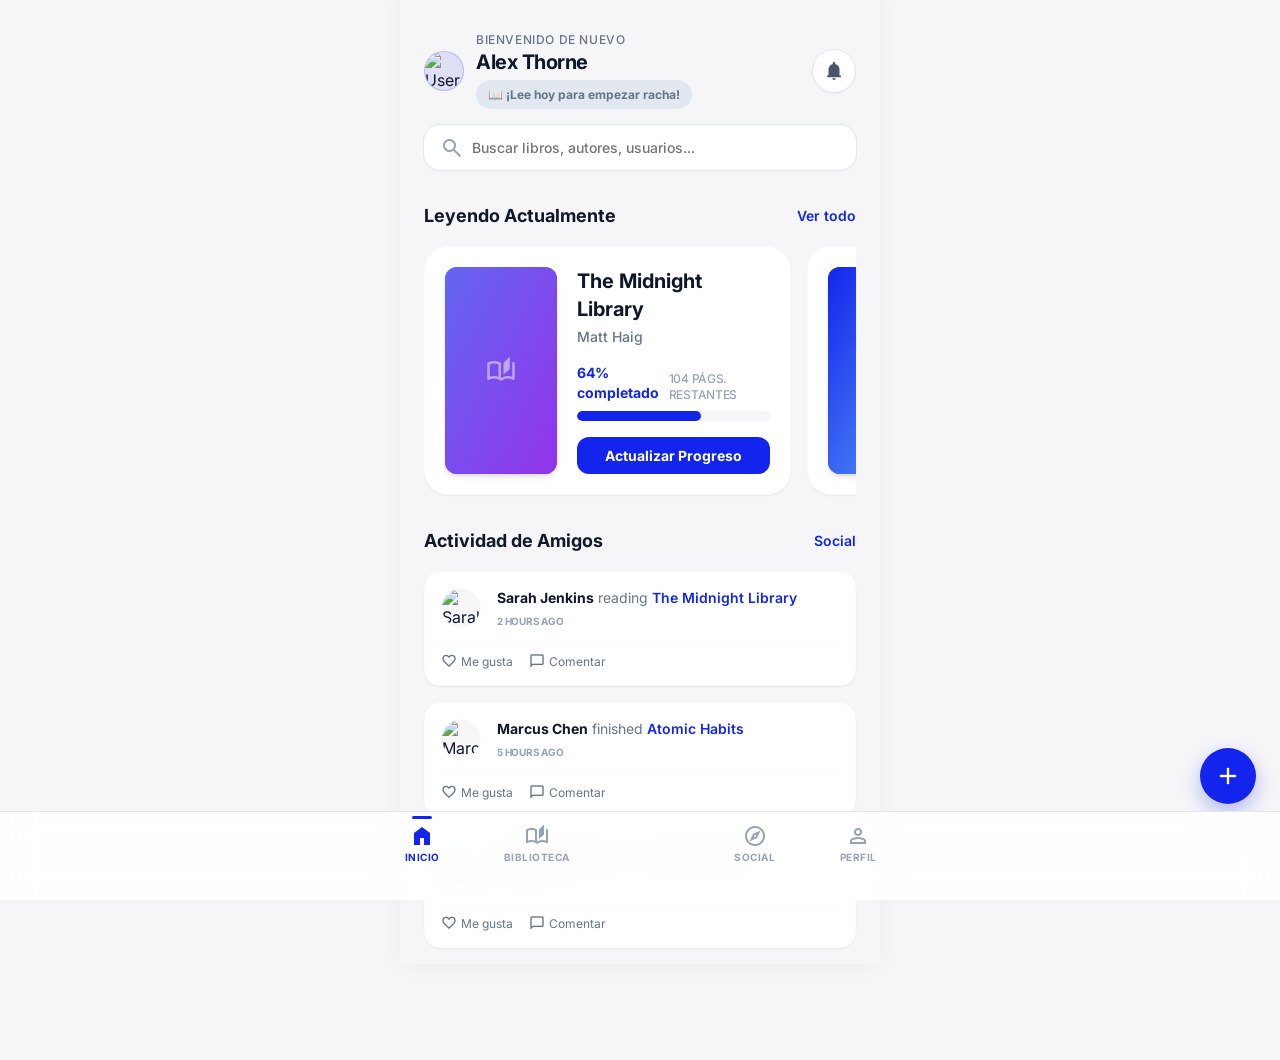
==== detail.html @ 6f88e170 "BookVibe v1.0 — PWA mobile reading tracker Features: - Google Books API integration - Reading progre" ====
<!DOCTYPE html>
<html lang="en">
<head>
    <meta charset="utf-8"/>
    <meta content="width=device-width, initial-scale=1.0" name="viewport"/>
    <meta name="theme-color" content="#1325ec">
    <meta name="apple-mobile-web-app-capable" content="yes">
    <meta name="apple-mobile-web-app-status-bar-style" content="black-translucent">
    <link rel="manifest" href="manifest.json">
    <link rel="apple-touch-icon" href="icons/icon-192.png">
    <title>BookVibe - Detalles del Libro</title>
    <!-- CSS Dependencies -->
    <link href="https://fonts.googleapis.com/css2?family=Inter:wght@400;500;600;700&display=swap" rel="stylesheet"/>
    <link href="https://fonts.googleapis.com/css2?family=Material+Symbols+Outlined:wght,FILL@100..700,0..1&display=swap" rel="stylesheet"/>
    <link href="styles.css" rel="stylesheet"/>
    <style>
        .header-detail {
            position: sticky;
            top: 0;
            z-index: 50;
            background-color: rgba(246, 246, 248, 0.8);
            backdrop-filter: blur(12px);
            -webkit-backdrop-filter: blur(12px);
            padding: var(--spacing-4);
            display: flex;
            align-items: center;
            justify-content: space-between;
        }

        .cover-glow-wrapper {
            position: relative;
            padding-top: var(--spacing-6);
            padding-bottom: var(--spacing-8);
            display: flex;
            flex-direction: column;
            align-items: center;
        }

        .cover-glow-bg {
            position: absolute;
            inset: -4px;
            background: linear-gradient(to bottom, rgba(19, 37, 236, 0.2), transparent);
            filter: blur(24px);
            border-radius: var(--rounded-xl);
            opacity: 0.5;
            z-index: 0;
        }

        .cover-hero {
            position: relative;
            width: 12rem;
            height: 18rem;
            background-color: var(--border-slate-200);
            border-radius: var(--rounded-xl);
            box-shadow: var(--shadow-2xl);
            overflow: hidden;
            border: 1px solid var(--border-slate-200);
            z-index: 1;
        }

        .stats-grid {
            display: grid;
            grid-template-columns: repeat(3, minmax(0, 1fr));
            gap: var(--spacing-3);
            margin-bottom: var(--spacing-8);
            padding: 0 var(--spacing-4);
        }

        .stat-box {
            background-color: var(--bg-white);
            padding: var(--spacing-4);
            border-radius: var(--rounded-xl);
            border: 1px solid var(--border-slate-100);
            box-shadow: var(--shadow-sm);
            display: flex;
            flex-direction: column;
            align-items: center;
        }

        .review-card {
            background-color: var(--bg-white);
            padding: var(--spacing-4);
            border-radius: var(--rounded-xl);
            border: 1px solid var(--border-slate-100);
            box-shadow: var(--shadow-sm);
        }

        .friend-review-item {
            display: flex;
            align-items: flex-start;
            gap: var(--spacing-4);
        }

        .friend-review-avatar {
            width: 3rem;
            height: 3rem;
            flex-shrink: 0;
            border-radius: var(--rounded-full);
            background-color: var(--border-slate-200);
            overflow: hidden;
        }

        .friend-review-content {
            flex: 1;
            padding-bottom: var(--spacing-4);
            border-bottom: 1px solid var(--border-slate-100);
        }
    </style>
</head>
<body>
<div class="app-container pb-24">
    <!-- Header -->
    <header class="flex items-center justify-between px-6 py-4 bg-white/80 backdrop-blur-md sticky top-0 z-50">
        <a href="library.html" class="icon-btn" style="background-color: rgba(226,232,240,0.5); border: none;">
            <span class="material-symbols-outlined text-slate-900">arrow_back</span>
        </a>
        <h2 class="text-base font-semibold leading-tight text-slate-900 flex-1 text-center">Detalles del Libro</h2>
        <button class="icon-btn" style="background-color: rgba(226,232,240,0.5); border: none;" onclick="if(navigator.share){ navigator.share({title: 'Book Details', url: window.location.href}); } else { alert('Tu navegador no soporta esta función'); }">
            <span class="material-symbols-outlined text-slate-900">share</span>
        </button>
    </header>

    <!-- Book Cover Hero -->
    <section class="cover-glow-wrapper">
        <div style="position: relative;">
            <div id="detail-cover-bg" class="cover-glow-bg"></div>
            <div id="detail-cover-container" class="cover-hero">
                <!-- Rendered by JS -->
            </div>
        </div>
        <div class="mt-8 text-center px-4">
            <h1 id="detail-title" class="text-2xl font-bold tracking-tight text-slate-900">Loading...</h1>
            <p id="detail-author" class="text-base font-medium text-slate-500 mt-1">...</p>
        </div>
    </section>

    <!-- Action Button -->
    <div class="px-4 mb-8">
        <button id="update-progress-btn" class="btn-primary" style="padding: 1rem; font-size: 1rem; box-shadow: 0 10px 15px -3px rgba(19,37,236,0.25);">
            <span class="material-symbols-outlined text-xl">edit_note</span>
            Actualizar Progreso
        </button>
    </div>

    <!-- Shelf Selector -->
    <div class="px-4 mb-6">
        <p class="text-10px font-bold text-slate-400 uppercase tracking-wider mb-2">Estantería</p>
        <div id="shelf-selector" style="display: flex; gap: 0.5rem; flex-wrap: wrap;">
            <!-- Rendered by JS -->
        </div>
        <button id="delete-book-btn" style="margin-top:0.75rem; display:flex; align-items:center; gap:0.35rem; font-size:0.75rem; color:var(--text-slate-400); background:none; border:none; cursor:pointer; padding:0.25rem 0;">
            <span class="material-symbols-outlined" style="font-size:16px;">delete_outline</span>
            Eliminar de mi biblioteca
        </button>
    </div>

    <!-- Key Stats Grid -->
    <div class="stats-grid">
        <div class="stat-box">
            <span class="material-symbols-outlined text-primary mb-2">star</span>
            <span class="text-10px uppercase font-bold text-slate-400 tracking-wider">Valoración</span>
            <span id="detail-rating" class="text-base font-bold text-slate-900">-</span>
        </div>
        <div class="stat-box">
            <span class="material-symbols-outlined text-primary mb-2">auto_stories</span>
            <span class="text-10px uppercase font-bold text-slate-400 tracking-wider">Páginas</span>
            <span id="detail-pages" class="text-base font-bold text-slate-900">-</span>
        </div>
        <div class="stat-box">
            <span class="material-symbols-outlined text-primary mb-2">schedule</span>
            <span class="text-10px uppercase font-bold text-slate-400 tracking-wider">Tiempo</span>
            <span id="detail-time" class="text-base font-bold text-slate-900">-</span>
        </div>
    </div>

    <!-- Progress Section -->
    <section class="px-4 mb-10">
        <div class="flex items-center justify-between mb-2">
            <h3 class="text-sm font-bold uppercase tracking-wider text-slate-900">Tu Progreso</h3>
            <span id="detail-progress" class="text-sm font-bold text-primary">0%</span>
        </div>
        <div style="width: 100%; height: 8px; background-color: var(--border-slate-200); border-radius: var(--rounded-full); overflow: hidden;">
            <div id="detail-progress-fill" style="height: 100%; width: 0%; background-color: var(--primary); border-radius: var(--rounded-full); transition: width 0.5s ease;"></div>
        </div>
        <p id="detail-progress-summary" class="text-xs text-slate-500 mt-3"></p>
    </section>

    <!-- Reviews Section -->
    <section class="px-4 mb-10" id="reviews-section">
        <!-- Rendered by JS per book -->
    </section>

    <!-- What Friends Think -->
    <section class="px-4 mb-8" id="friends-opinions-section">
        <!-- Rendered by JS per book -->
    </section>

    <!-- Bottom Navigation Bar -->
    <nav class="bottom-nav">
        <div class="bottom-nav-inner flex justify-between items-center w-full">
            <a class="nav-item" href="index.html">
                <span class="material-symbols-outlined transition-colors">home</span>
                <span class="text-10px font-medium">Inicio</span>
            </a>
            <a class="nav-item active" href="library.html">
                <span class="material-symbols-outlined transition-colors filled-icon">auto_stories</span>
                <span class="text-10px font-bold">Biblioteca</span>
            </a>
            <a class="nav-item" href="javascript:void(0)" style="opacity: 0; pointer-events: none;">
                <span class="material-symbols-outlined">add</span>
                <span class="text-10px font-bold">Añadir</span>
            </a>
            <a class="nav-item" href="index.html#activity-feed">
                <span class="material-symbols-outlined transition-colors">explore</span>
                <span class="text-10px font-medium">Social</span>
            </a>
            <a class="nav-item" href="profile.html">
                <span class="material-symbols-outlined transition-colors">person</span>
                <span class="text-10px font-medium">Perfil</span>
            </a>
        </div>
    </nav>
    
    <!-- Write Review Modal -->
    <div id="review-modal" style="display: none; position: fixed; inset: 0; background-color: rgba(0,0,0,0.5); z-index: 100; align-items: center; justify-content: center; padding: 1rem;">
        <div style="background-color: var(--bg-white); border-radius: var(--rounded-2xl); width: 100%; max-width: 400px; padding: 1.5rem; box-shadow: var(--shadow-2xl);">
            <div style="display: flex; justify-content: space-between; align-items: center; margin-bottom: 1.5rem;">
                <h3 class="text-xl font-bold text-slate-900">Escribe una Reseña</h3>
                <button onclick="document.getElementById('review-modal').style.display='none'" class="icon-btn" style="box-shadow: none;">
                    <span class="material-symbols-outlined">close</span>
                </button>
            </div>
            
            <form onsubmit="event.preventDefault(); alert('¡Reseña guardada!'); document.getElementById('review-modal').style.display='none';" style="display: flex; flex-direction: column; gap: 1rem;">
                <div style="display: flex; justify-content: center; gap: 0.5rem; color: var(--text-slate-300);">
                    <span class="material-symbols-outlined" style="font-size: 32px; cursor: pointer;" onclick="this.style.color='#fbbf24'">star</span>
                    <span class="material-symbols-outlined" style="font-size: 32px; cursor: pointer;" onclick="this.style.color='#fbbf24'">star</span>
                    <span class="material-symbols-outlined" style="font-size: 32px; cursor: pointer;" onclick="this.style.color='#fbbf24'">star</span>
                    <span class="material-symbols-outlined" style="font-size: 32px; cursor: pointer;" onclick="this.style.color='#fbbf24'">star</span>
                    <span class="material-symbols-outlined" style="font-size: 32px; cursor: pointer;" onclick="this.style.color='#fbbf24'">star</span>
                </div>
                <div>
                    <textarea required class="search-input" rows="4" style="width: 100%; border-radius: var(--rounded-xl); padding: 1rem; resize: none; font-family: inherit;" placeholder="¿Qué opinas del libro?"></textarea>
                </div>
                <button type="submit" class="btn-primary" style="margin-top: 0.5rem;">
                    <span class="material-symbols-outlined">publish</span> Publicar
                </button>
            </form>
        </div>
    </div>

</div>
<script src="script.js"></script>
<script>
if ('serviceWorker' in navigator) {
    navigator.serviceWorker.register('./sw.js').catch(err => console.log('SW registration failed:', err));
}
</script>
</body>
</html>
---- styles.css ----
:root {
  --primary: #1325ec;
  --primary-transparent-10: rgba(19, 37, 236, 0.1);
  --primary-transparent-20: rgba(19, 37, 236, 0.2);
  --bg-light: #f6f6f8;
  --bg-dark: #101222;
  --text-slate-900: #0f172a;
  --text-slate-600: #475569;
  --text-slate-500: #64748b;
  --text-slate-400: #94a3b8;
  --text-slate-300: #cbd5e1;
  --text-slate-100: #f1f5f9;
  --border-slate-50: #f8fafc;
  --border-slate-100: #f1f5f9;
  --border-slate-200: #e2e8f0;
  --border-slate-800: #1e293b;
  --bg-white: #ffffff;
  
  --spacing-1: 0.25rem;
  --spacing-2: 0.5rem;
  --spacing-3: 0.75rem;
  --spacing-4: 1rem;
  --spacing-5: 1.25rem;
  --spacing-6: 1.5rem;
  --spacing-8: 2rem;
  --spacing-10: 2.5rem;
  --spacing-24: 6rem;

  --rounded-md: 0.375rem;
  --rounded-lg: 0.5rem;
  --rounded-xl: 0.75rem;
  --rounded-2xl: 1rem;
  --rounded-3xl: 1.5rem;
  --rounded-full: 9999px;

  --shadow-sm: 0 1px 2px 0 rgb(0 0 0 / 0.05);
  --shadow: 0 1px 3px 0 rgb(0 0 0 / 0.1), 0 1px 2px -1px rgb(0 0 0 / 0.1);
  --shadow-md: 0 4px 6px -1px rgb(0 0 0 / 0.1), 0 2px 4px -2px rgb(0 0 0 / 0.1);
  --shadow-lg: 0 10px 15px -3px rgb(0 0 0 / 0.1), 0 4px 6px -4px rgb(0 0 0 / 0.1);
  --shadow-2xl: 0 25px 50px -12px rgb(0 0 0 / 0.25);
  
  --font-family: 'Inter', sans-serif;
}

html.dark {
  --bg-light: #0f172a;
  --text-slate-900: #f8fafc;
  --text-slate-600: #cbd5e1;
  --text-slate-500: #94a3b8;
  --text-slate-400: #64748b;
  --text-slate-300: #475569;
  --text-slate-100: #1e293b;
  --border-slate-50: #1e293b;
  --border-slate-100: #334155;
  --border-slate-200: #475569;
  --bg-white: #1e293b;
}


*, *::before, *::after {

  box-sizing: border-box;
  margin: 0;
  padding: 0;
}

body {
  font-family: var(--font-family);
  background-color: var(--bg-light);
  color: var(--text-slate-900);
  line-height: 1.5;
  -webkit-font-smoothing: antialiased;
  min-height: max(884px, 100dvh);
  padding-bottom: var(--spacing-24);
}

a {
  text-decoration: none;
  color: inherit;
}

button {
  background: transparent;
  border: none;
  cursor: pointer;
  font-family: inherit;
}

img {
  max-width: 100%;
  display: block;
}

.material-symbols-outlined {
  font-variation-settings: 'FILL' 0, 'wght' 400, 'GRAD' 0, 'opsz' 24;
}

.filled-icon {
  font-variation-settings: 'FILL' 1;
}

/* Layout Container */
.app-container {
  max-width: 480px;
  margin: 0 auto;
  position: relative;
  min-height: 100vh;
  background-color: var(--bg-light);
  box-shadow: 0 0 20px rgba(0,0,0,0.05);
  overflow-x: hidden;
}

/* Typography Utilities */
.text-xs { font-size: 0.75rem; line-height: 1rem; }
.text-sm { font-size: 0.875rem; line-height: 1.25rem; }
.text-base { font-size: 1rem; line-height: 1.5rem; }
.text-lg { font-size: 1.125rem; line-height: 1.75rem; }
.text-xl { font-size: 1.25rem; line-height: 1.75rem; }
.text-2xl { font-size: 1.5rem; line-height: 2rem; }
.text-10px { font-size: 0.625rem; line-height: 1; }

.font-medium { font-weight: 500; }
.font-semibold { font-weight: 600; }
.font-bold { font-weight: 700; }

.tracking-tight { letter-spacing: -0.025em; }
.tracking-wider { letter-spacing: 0.05em; }
.uppercase { text-transform: uppercase; }

/* Color Utilities */
.text-primary { color: var(--primary); }
.text-slate-400 { color: var(--text-slate-400); }
.text-slate-500 { color: var(--text-slate-500); }
.text-slate-600 { color: var(--text-slate-600); }
.text-slate-900 { color: var(--text-slate-900); }
.text-white { color: var(--bg-white); }
.bg-primary { background-color: var(--primary); }
.bg-white { background-color: var(--bg-white); }

/* Spacing and Flex */
.flex { display: flex; }
.flex-col { flex-direction: column; }
.items-center { align-items: center; }
.items-start { align-items: flex-start; }
.items-end { align-items: flex-end; }
.justify-between { justify-content: space-between; }
.justify-center { justify-content: center; }
.gap-1 { gap: var(--spacing-1); }
.gap-2 { gap: var(--spacing-2); }
.gap-3 { gap: var(--spacing-3); }
.gap-4 { gap: var(--spacing-4); }
.gap-5 { gap: var(--spacing-5); }
.px-4 { padding-left: var(--spacing-4); padding-right: var(--spacing-4); }
.px-6 { padding-left: var(--spacing-6); padding-right: var(--spacing-6); }
.py-3 { padding-top: var(--spacing-3); padding-bottom: var(--spacing-3); }
.pt-8 { padding-top: var(--spacing-8); }
.pb-4 { padding-bottom: var(--spacing-4); }
.mb-2 { margin-bottom: var(--spacing-2); }
.mb-4 { margin-bottom: var(--spacing-4); }
.mb-8 { margin-bottom: var(--spacing-8); }
.mt-1 { margin-top: var(--spacing-1); }
.mt-2 { margin-top: var(--spacing-2); }
.mt-4 { margin-top: var(--spacing-4); }

/* Common Components */
.shadow-sm { box-shadow: var(--shadow-sm); }
.rounded-xl { border-radius: var(--rounded-xl); }
.rounded-2xl { border-radius: var(--rounded-2xl); }
.rounded-3xl { border-radius: var(--rounded-3xl); }
.rounded-full { border-radius: var(--rounded-full); }
.border-slate-200 { border: 1px solid var(--border-slate-200); }

/* Header Elements */
.profile-avatar {
  width: 2.5rem;
  height: 2.5rem;
  border-radius: var(--rounded-full);
  background-color: var(--primary-transparent-10);
  border: 1px solid var(--primary-transparent-20);
  overflow: hidden;
  display: flex;
  align-items: center;
  justify-content: center;
}
.profile-avatar img {
  width: 100%;
  height: 100%;
  object-fit: cover;
}

.icon-btn {
  width: 2.5rem;
  height: 2.5rem;
  border-radius: var(--rounded-full);
  background-color: var(--bg-white);
  box-shadow: var(--shadow-sm);
  border: 1px solid var(--border-slate-200);
  display: flex;
  align-items: center;
  justify-content: center;
  color: var(--text-slate-600);
  transition: all 0.2s ease;
}
.icon-btn:hover {
  background-color: var(--bg-light);
}

/* Search Input */
.search-container {
  position: relative;
  display: flex;
  align-items: center;
}
.search-icon {
  position: absolute;
  left: 1rem;
  color: var(--text-slate-400);
  pointer-events: none;
}
.search-container:focus-within .search-icon {
  color: var(--primary);
}
.search-input {
  width: 100%;
  padding: 0.875rem 1rem 0.875rem 3rem;
  background-color: var(--bg-white);
  border: none;
  border-radius: var(--rounded-2xl);
  box-shadow: var(--shadow-sm);
  outline: 1px solid var(--border-slate-200);
  font-family: inherit;
  font-size: 0.875rem;
  font-weight: 500;
  transition: all 0.2s ease;
}
.search-input:focus {
  outline: 2px solid var(--primary);
}

/* Standard Button */
.btn-primary {
  width: 100%;
  padding: 0.625rem;
  background-color: var(--primary);
  color: var(--bg-white);
  border-radius: var(--rounded-xl);
  font-weight: 700;
  font-size: 0.875rem;
  text-align: center;
  transition: all 0.25s cubic-bezier(0.4, 0, 0.2, 1);
  display: flex;
  align-items: center;
  justify-content: center;
  gap: 0.5rem;
  position: relative;
  overflow: hidden;
}
.btn-primary:hover {
  box-shadow: 0 4px 15px rgba(19, 37, 236, 0.35);
  transform: translateY(-1px);
}
.btn-primary:active {
  transform: scale(0.96) translateY(0);
  box-shadow: none;
}

.btn-secondary {
  display: flex;
  align-items: center;
  justify-content: center;
  gap: 0.5rem;
  background-color: var(--border-slate-200);
  color: var(--text-slate-900);
  font-weight: 700;
  padding: 0.75rem;
  border-radius: var(--rounded-xl);
  transition: all 0.25s cubic-bezier(0.4, 0, 0.2, 1);
  position: relative;
  overflow: hidden;
}
.btn-secondary:hover {
  background-color: var(--border-slate-100);
  transform: translateY(-1px);
  box-shadow: var(--shadow-sm);
}
.btn-secondary:active {
  transform: scale(0.96) translateY(0);
}

/* Segmented Control (Library Tabs) */
.segmented-control {
  display: flex;
  padding: 4px;
  background-color: rgba(226, 232, 240, 0.5);
  border-radius: var(--rounded-xl);
  gap: 4px;
}
.segment-btn {
  flex: 1;
  padding: 0.5rem 0.75rem;
  font-size: 0.8125rem;
  font-weight: 600;
  border-radius: 0.625rem;
  text-align: center;
  cursor: pointer;
  transition: all 0.3s cubic-bezier(0.4, 0, 0.2, 1);
  color: var(--text-slate-500);
  user-select: none;
  -webkit-tap-highlight-color: transparent;
}
.segment-btn:active {
  transform: scale(0.95);
}
.segment-btn.active {
  background-color: var(--primary);
  box-shadow: 0 2px 8px rgba(19, 37, 236, 0.3);
  color: #ffffff;
  font-weight: 700;
}

/* Interactive ripple on tap */
@keyframes btn-ripple {
  from { transform: scale(0); opacity: 0.5; }
  to   { transform: scale(2.5); opacity: 0; }
}

/* Icon button animations */
.icon-btn {
  transition: all 0.25s cubic-bezier(0.4, 0, 0.2, 1);
}
.icon-btn:active {
  transform: scale(0.88);
}

/* Floating action button enhanced */
.floating-action-btn {
  transition: all 0.3s cubic-bezier(0.4, 0, 0.2, 1);
}
.floating-action-btn:hover {
  transform: scale(1.08) rotate(90deg);
  box-shadow: 0 8px 25px rgba(19, 37, 236, 0.4);
}
.floating-action-btn:active {
  transform: scale(0.92);
}

/* Card hover/press */
.card-reading {
  transition: transform 0.25s cubic-bezier(0.4, 0, 0.2, 1), box-shadow 0.25s ease;
}
.card-reading:active {
  transform: scale(0.98);
}

.book-list-item {
  transition: all 0.2s cubic-bezier(0.4, 0, 0.2, 1);
}
.book-list-item:active {
  transform: scale(0.97);
  background-color: rgba(226, 232, 240, 0.3);
}

/* Activity card press */
.activity-card {
  transition: transform 0.2s ease;
}
.activity-card:active {
  transform: scale(0.98);
}

/* Nav item press animation */
.nav-item {
  transition: color 0.2s ease, transform 0.15s ease;
}
.nav-item:active {
  transform: scale(0.9);
}

/* Modal entrance animation */
@keyframes modal-enter {
  from { opacity: 0; transform: translateY(20px) scale(0.96); }
  to   { opacity: 1; transform: translateY(0) scale(1); }
}
@keyframes backdrop-enter {
  from { opacity: 0; }
  to   { opacity: 1; }
}

/* Bottom Nav */
.bottom-nav {
  position: fixed;
  bottom: 0;
  left: 0;
  right: 0;
  background-color: rgba(255, 255, 255, 0.9);
  backdrop-filter: blur(16px);
  -webkit-backdrop-filter: blur(16px);
  border-top: 1px solid var(--border-slate-200);
  padding: 0.75rem 1.5rem 2rem 1.5rem;
  z-index: 50;
}
.bottom-nav-inner {
  max-width: 480px;
  margin: 0 auto;
  display: flex;
  justify-content: space-between;
  align-items: center;
}
.nav-item {
  display: flex;
  flex-direction: column;
  align-items: center;
  gap: 0.25rem;
  color: var(--text-slate-400);
  transition: color 0.2s ease;
}
.nav-item.active {
  color: var(--primary);
}
.nav-item:hover {
  color: var(--primary);
}

/* Gradients */
.gradient-indigo-purple {
  background: linear-gradient(to bottom right, #6366f1, #9333ea);
}
.gradient-primary-blue {
  background: linear-gradient(to bottom right, var(--primary), #60a5fa);
}
.gradient-orange-red {
  background: linear-gradient(to bottom right, #fb923c, #ef4444);
}
.gradient-teal-emerald {
  background: linear-gradient(to bottom right, #2dd4bf, #10b981);
}

/* Tags */
.tag-reading { background-color: rgba(19, 37, 236, 0.1); color: var(--primary); }
.tag-queue { background-color: var(--border-slate-200); color: var(--text-slate-600); }
.tag-finished { background-color: rgba(16, 185, 129, 0.1); color: #10b981; }

.floating-action-btn {
  position: fixed;
  bottom: 6rem;
  right: 1.5rem;
  width: 3.5rem;
  height: 3.5rem;
  border-radius: var(--rounded-full);
  background-color: var(--primary);
  color: var(--bg-white);
  box-shadow: 0 8px 20px rgba(19, 37, 236, 0.3);
  display: flex;
  align-items: center;
  justify-content: center;
  z-index: 30;
}

/* Shelf selector chip */
.shelf-chip {
  display: inline-flex;
  align-items: center;
  gap: 0.35rem;
  padding: 0.4rem 0.85rem;
  border-radius: var(--rounded-full);
  font-size: 0.75rem;
  font-weight: 700;
  cursor: pointer;
  transition: all 0.25s cubic-bezier(0.4, 0, 0.2, 1);
  border: 1.5px solid transparent;
  user-select: none;
  -webkit-tap-highlight-color: transparent;
}
.shelf-chip:active { transform: scale(0.93); }
.shelf-chip.shelf-reading {
  background-color: rgba(19, 37, 236, 0.1);
  color: var(--primary);
  border-color: rgba(19, 37, 236, 0.2);
}
.shelf-chip.shelf-queue {
  background-color: rgba(226, 232, 240, 0.5);
  color: var(--text-slate-600);
  border-color: var(--border-slate-200);
}
.shelf-chip.shelf-finished {
  background-color: rgba(16, 185, 129, 0.1);
  color: #10b981;
  border-color: rgba(16, 185, 129, 0.2);
}
.shelf-chip.shelf-active {
  box-shadow: 0 2px 8px rgba(0,0,0,0.1);
  transform: scale(1.05);
}

/* ===== PHASE 8B: Page Transitions ===== */
@keyframes page-enter {
  from { opacity: 0; transform: translateX(24px); }
  to   { opacity: 1; transform: translateX(0); }
}
.page-enter {
  animation: page-enter 0.35s cubic-bezier(0.22, 1, 0.36, 1) both;
}

/* Skeleton Loader */
@keyframes skeleton-shimmer {
  0%   { background-position: -400px 0; }
  100% { background-position: 400px 0; }
}
.skeleton {
  background: linear-gradient(90deg, var(--border-slate-100) 25%, var(--border-slate-50) 37%, var(--border-slate-100) 63%);
  background-size: 800px 100%;
  animation: skeleton-shimmer 1.4s ease infinite;
  border-radius: var(--rounded-xl);
}
.skeleton-card {
  height: 130px;
  border-radius: var(--rounded-3xl);
  margin-bottom: var(--spacing-4);
}
.skeleton-text {
  height: 0.875rem;
  width: 60%;
  margin-bottom: var(--spacing-2);
}
.skeleton-text-sm {
  height: 0.625rem;
  width: 40%;
}
.skeleton-avatar {
  width: 2.5rem;
  height: 2.5rem;
  border-radius: var(--rounded-full);
}

/* Bottom Sheet Modal */
@keyframes bottom-sheet-up {
  from  { transform: translateY(100%); }
  to    { transform: translateY(0); }
}
@keyframes bottom-sheet-overlay {
  from  { opacity: 0; }
  to    { opacity: 1; }
}
.bottom-sheet-overlay {
  position: fixed; inset: 0;
  background-color: rgba(0,0,0,0.45);
  z-index: 100;
  display: flex;
  align-items: flex-end;
  justify-content: center;
  animation: bottom-sheet-overlay 0.25s ease both;
}
.bottom-sheet-content {
  background-color: var(--bg-white);
  border-top-left-radius: var(--rounded-3xl);
  border-top-right-radius: var(--rounded-3xl);
  width: 100%; max-width: 480px;
  padding: 0 1.5rem 2rem;
  animation: bottom-sheet-up 0.35s cubic-bezier(0.22, 1, 0.36, 1) both;
  max-height: 90vh;
  overflow-y: auto;
  overscroll-behavior: contain;
}
.bottom-sheet-handle {
  width: 36px; height: 5px;
  background-color: var(--border-slate-200);
  border-radius: var(--rounded-full);
  margin: 0.75rem auto 1.25rem;
}

/* ===== PHASE 8C: Streak Badge ===== */
.streak-badge {
  display: inline-flex;
  align-items: center;
  gap: 0.35rem;
  padding: 0.35rem 0.75rem;
  border-radius: var(--rounded-full);
  font-size: 0.75rem;
  font-weight: 700;
  background: linear-gradient(135deg, #f97316, #ef4444);
  color: white;
  box-shadow: 0 2px 8px rgba(249, 115, 22, 0.3);
  animation: streak-pulse 2s ease-in-out infinite;
}
.streak-badge.no-streak {
  background: var(--border-slate-200);
  color: var(--text-slate-500);
  box-shadow: none;
  animation: none;
}
@keyframes streak-pulse {
  0%, 100% { transform: scale(1); }
  50%      { transform: scale(1.04); }
}

/* Streak Heatmap */
.heatmap-row {
  display: flex; gap: 0.5rem;
  justify-content: center;
  margin-top: var(--spacing-4);
}
.heatmap-day {
  display: flex; flex-direction: column;
  align-items: center; gap: 0.25rem;
}
.heatmap-dot {
  width: 2rem; height: 2rem;
  border-radius: var(--rounded-full);
  background-color: var(--border-slate-200);
  transition: all 0.3s ease;
  display: flex; align-items: center; justify-content: center;
  font-size: 0.6rem; font-weight: 700; color: white;
}
.heatmap-dot.level-1 { background-color: rgba(19, 37, 236, 0.2); }
.heatmap-dot.level-2 { background-color: rgba(19, 37, 236, 0.45); }
.heatmap-dot.level-3 { background-color: rgba(19, 37, 236, 0.7); }
.heatmap-dot.level-4 { background-color: var(--primary); }
.heatmap-day-label {
  font-size: 0.55rem; font-weight: 600;
  color: var(--text-slate-400);
  text-transform: uppercase;
}

/* ===== PHASE 8D: Swipe-to-Delete ===== */
.swipe-container {
  position: relative;
  overflow: hidden;
  border-radius: var(--rounded-xl);
  margin-bottom: var(--spacing-2);
}
.swipe-container .book-list-item {
  margin-bottom: 0;
}
.swipe-delete-bg {
  position: absolute;
  right: 0; top: 0; bottom: 0;
  width: 80px;
  background: linear-gradient(135deg, #ef4444, #dc2626);
  display: none; align-items: center; justify-content: center;
  color: white;
  border-radius: 0 var(--rounded-xl) var(--rounded-xl) 0;
}
.swipe-container.revealing .swipe-delete-bg {
  display: flex;
}
.swipe-content {
  position: relative;
  background-color: var(--bg-light);
  transition: transform 0.3s cubic-bezier(0.22, 1, 0.36, 1);
  z-index: 1;
  border-radius: var(--rounded-xl);
  width: 100%;
}
.swipe-content.swiping {
  transition: none;
}

/* Pull to Refresh */
.pull-indicator {
  display: flex;
  align-items: center;
  justify-content: center;
  height: 0;
  overflow: hidden;
  transition: height 0.3s ease;
  color: var(--primary);
}
.pull-indicator.active {
  height: 50px;
}
.pull-spinner {
  width: 24px; height: 24px;
  border: 3px solid var(--border-slate-200);
  border-top-color: var(--primary);
  border-radius: var(--rounded-full);
  animation: spin 0.8s linear infinite;
}
@keyframes spin {
  to { transform: rotate(360deg); }
}

/* ===== PHASE 8E: Mobile UX Polish ===== */

/* iOS Safe Areas */
.bottom-nav {
  padding-bottom: calc(2rem + env(safe-area-inset-bottom, 0px));
}
body {
  padding-left: env(safe-area-inset-left, 0px);
  padding-right: env(safe-area-inset-right, 0px);
}

/* Active Nav Pill Indicator */
.nav-item.active {
  position: relative;
}
.nav-item.active::after {
  content: '';
  position: absolute;
  top: -0.5rem;
  left: 50%;
  transform: translateX(-50%);
  width: 20px;
  height: 3px;
  background-color: var(--primary);
  border-radius: var(--rounded-full);
}

/* Improved touch targets */
.nav-item {
  min-width: 44px;
  min-height: 44px;
  -webkit-tap-highlight-color: transparent;
}
.icon-btn {
  min-width: 44px;
  min-height: 44px;
}

/* Dark mode bottom nav */
html.dark .bottom-nav {
  background-color: rgba(15, 23, 42, 0.92);
  border-top-color: var(--border-slate-800);
}

/* PWA Standalone overrides */
@media (display-mode: standalone) {
  .header-profile,
  .header-bg,
  .header-detail {
    padding-top: calc(var(--spacing-8) + env(safe-area-inset-top, 0px));
  }
  header {
    padding-top: calc(var(--spacing-4) + env(safe-area-inset-top, 20px));
  }
}

/* Motivational empty state */
.motivational-card {
  background: linear-gradient(135deg, rgba(19, 37, 236, 0.05), rgba(99, 102, 241, 0.08));
  border: 1px solid rgba(19, 37, 236, 0.12);
  border-radius: var(--rounded-2xl);
  padding: var(--spacing-4);
  text-align: center;
}
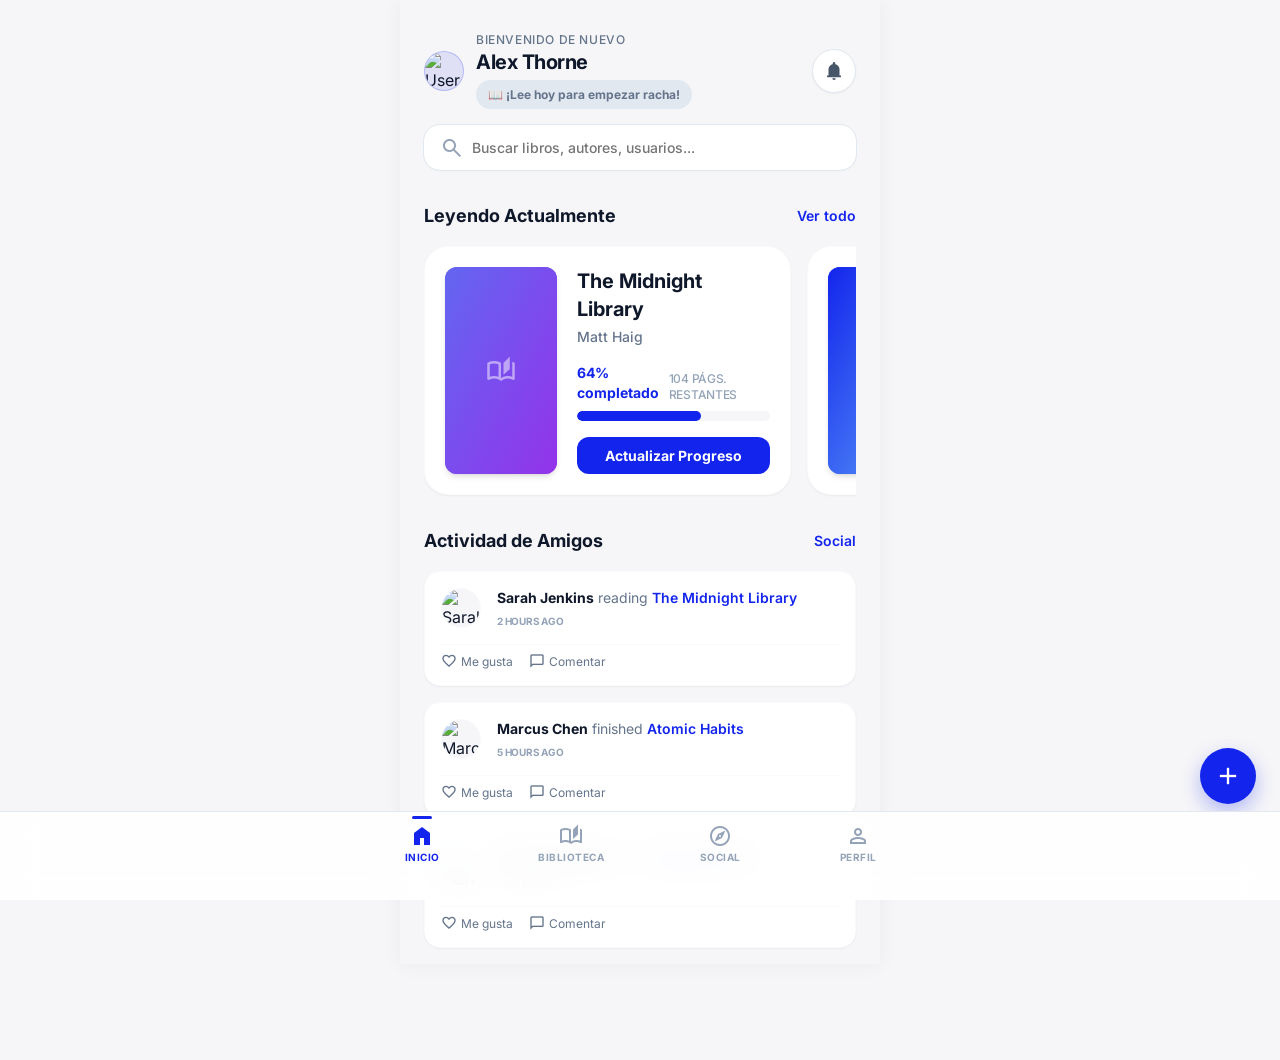
==== commit 61984403: "feat: complete Phase 10 Insights, layout fixes, and complete NookVibe rebranding" ====
--- a/detail.html
+++ b/detail.html
@@ -8,7 +8,7 @@
     <meta name="apple-mobile-web-app-status-bar-style" content="black-translucent">
     <link rel="manifest" href="manifest.json">
     <link rel="apple-touch-icon" href="icons/icon-192.png">
-    <title>BookVibe - Detalles del Libro</title>
+    <title>NookVibe - Detalles del Libro</title>
     <!-- CSS Dependencies -->
     <link href="https://fonts.googleapis.com/css2?family=Inter:wght@400;500;600;700&display=swap" rel="stylesheet"/>
     <link href="https://fonts.googleapis.com/css2?family=Material+Symbols+Outlined:wght,FILL@100..700,0..1&display=swap" rel="stylesheet"/>
@@ -142,6 +142,36 @@
         </button>
     </div>
 
+    <!-- Reading Timer -->
+    <section class="px-4 mb-8" id="timer-section">
+        <p class="text-10px font-bold text-slate-400 uppercase tracking-wider mb-3">Sesión de Lectura</p>
+        <div class="timer-widget">
+            <div class="timer-circle">
+                <svg viewBox="0 0 120 120" class="timer-ring">
+                    <circle cx="60" cy="60" r="54" fill="none" stroke="var(--border-slate-200)" stroke-width="6"/>
+                    <circle id="timer-ring-progress" cx="60" cy="60" r="54" fill="none" stroke="var(--primary)" stroke-width="6" stroke-linecap="round"
+                        stroke-dasharray="0 339.29" transform="rotate(-90 60 60)" style="transition: stroke-dasharray 1s linear;"/>
+                </svg>
+                <div class="timer-display">
+                    <span id="timer-time" class="timer-digits">00:00</span>
+                    <span id="timer-label" class="timer-sublabel">Toca para iniciar</span>
+                </div>
+            </div>
+            <div class="timer-controls">
+                <button id="timer-start-btn" class="timer-btn timer-btn-primary" onclick="toggleTimer()">
+                    <span class="material-symbols-outlined">play_arrow</span>
+                </button>
+                <button id="timer-stop-btn" class="timer-btn timer-btn-secondary" onclick="stopTimer()" style="display:none;">
+                    <span class="material-symbols-outlined">stop</span>
+                </button>
+            </div>
+        </div>
+        <!-- Session History -->
+        <div id="session-history" style="margin-top:1rem;">
+            <!-- Rendered by JS -->
+        </div>
+    </section>
+
     <!-- Shelf Selector -->
     <div class="px-4 mb-6">
         <p class="text-10px font-bold text-slate-400 uppercase tracking-wider mb-2">Estantería</p>
@@ -205,10 +235,6 @@
             <a class="nav-item active" href="library.html">
                 <span class="material-symbols-outlined transition-colors filled-icon">auto_stories</span>
                 <span class="text-10px font-bold">Biblioteca</span>
-            </a>
-            <a class="nav-item" href="javascript:void(0)" style="opacity: 0; pointer-events: none;">
-                <span class="material-symbols-outlined">add</span>
-                <span class="text-10px font-bold">Añadir</span>
             </a>
             <a class="nav-item" href="index.html#activity-feed">
                 <span class="material-symbols-outlined transition-colors">explore</span>
--- a/styles.css
+++ b/styles.css
@@ -743,3 +743,130 @@
   padding: var(--spacing-4);
   text-align: center;
 }
+
+/* ===== PHASE 9: Reading Timer ===== */
+.timer-widget {
+  background: linear-gradient(135deg, rgba(19, 37, 236, 0.03), rgba(99, 102, 241, 0.06));
+  border: 1px solid rgba(19, 37, 236, 0.1);
+  border-radius: var(--rounded-3xl);
+  padding: 1.5rem;
+  display: flex;
+  align-items: center;
+  gap: 1.5rem;
+}
+.timer-circle {
+  position: relative;
+  width: 120px;
+  height: 120px;
+  flex-shrink: 0;
+}
+.timer-ring {
+  width: 100%;
+  height: 100%;
+}
+.timer-display {
+  position: absolute;
+  inset: 0;
+  display: flex;
+  flex-direction: column;
+  align-items: center;
+  justify-content: center;
+}
+.timer-digits {
+  font-size: 1.5rem;
+  font-weight: 800;
+  letter-spacing: -0.02em;
+  color: var(--text-slate-900);
+  font-variant-numeric: tabular-nums;
+}
+.timer-sublabel {
+  font-size: 0.6rem;
+  font-weight: 600;
+  color: var(--text-slate-400);
+  margin-top: 0.15rem;
+}
+.timer-controls {
+  display: flex;
+  flex-direction: column;
+  gap: 0.75rem;
+  flex: 1;
+}
+.timer-btn {
+  width: 100%;
+  display: flex;
+  align-items: center;
+  justify-content: center;
+  gap: 0.5rem;
+  padding: 0.75rem 1rem;
+  border-radius: var(--rounded-2xl);
+  border: none;
+  font-size: 0.875rem;
+  font-weight: 700;
+  cursor: pointer;
+  transition: all 0.2s ease;
+  min-height: 48px;
+}
+.timer-btn-primary {
+  background: var(--primary);
+  color: white;
+  box-shadow: 0 4px 12px rgba(19, 37, 236, 0.3);
+}
+.timer-btn-primary:active {
+  transform: scale(0.96);
+}
+.timer-btn-primary.running {
+  background: linear-gradient(135deg, #f59e0b, #f97316);
+  box-shadow: 0 4px 12px rgba(245, 158, 11, 0.3);
+}
+.timer-btn-secondary {
+  background: rgba(239, 68, 68, 0.1);
+  color: #ef4444;
+}
+.timer-btn-secondary:active {
+  transform: scale(0.96);
+}
+
+/* Timer running pulse */
+@keyframes timer-pulse {
+  0%, 100% { box-shadow: 0 0 0 0 rgba(19, 37, 236, 0.2); }
+  50%      { box-shadow: 0 0 0 8px rgba(19, 37, 236, 0); }
+}
+.timer-circle.running {
+  animation: timer-pulse 2s ease-in-out infinite;
+}
+
+/* Session History */
+.session-item {
+  display: flex;
+  align-items: center;
+  justify-content: space-between;
+  padding: 0.75rem 0;
+  border-bottom: 1px solid var(--border-slate-100);
+}
+.session-item:last-child {
+  border-bottom: none;
+}
+.session-info {
+  display: flex;
+  align-items: center;
+  gap: 0.75rem;
+}
+.session-icon {
+  width: 2rem;
+  height: 2rem;
+  border-radius: var(--rounded-full);
+  background-color: rgba(19, 37, 236, 0.08);
+  display: flex;
+  align-items: center;
+  justify-content: center;
+  color: var(--primary);
+}
+.session-duration {
+  font-size: 0.875rem;
+  font-weight: 700;
+  color: var(--text-slate-900);
+}
+.session-date {
+  font-size: 0.7rem;
+  color: var(--text-slate-400);
+}
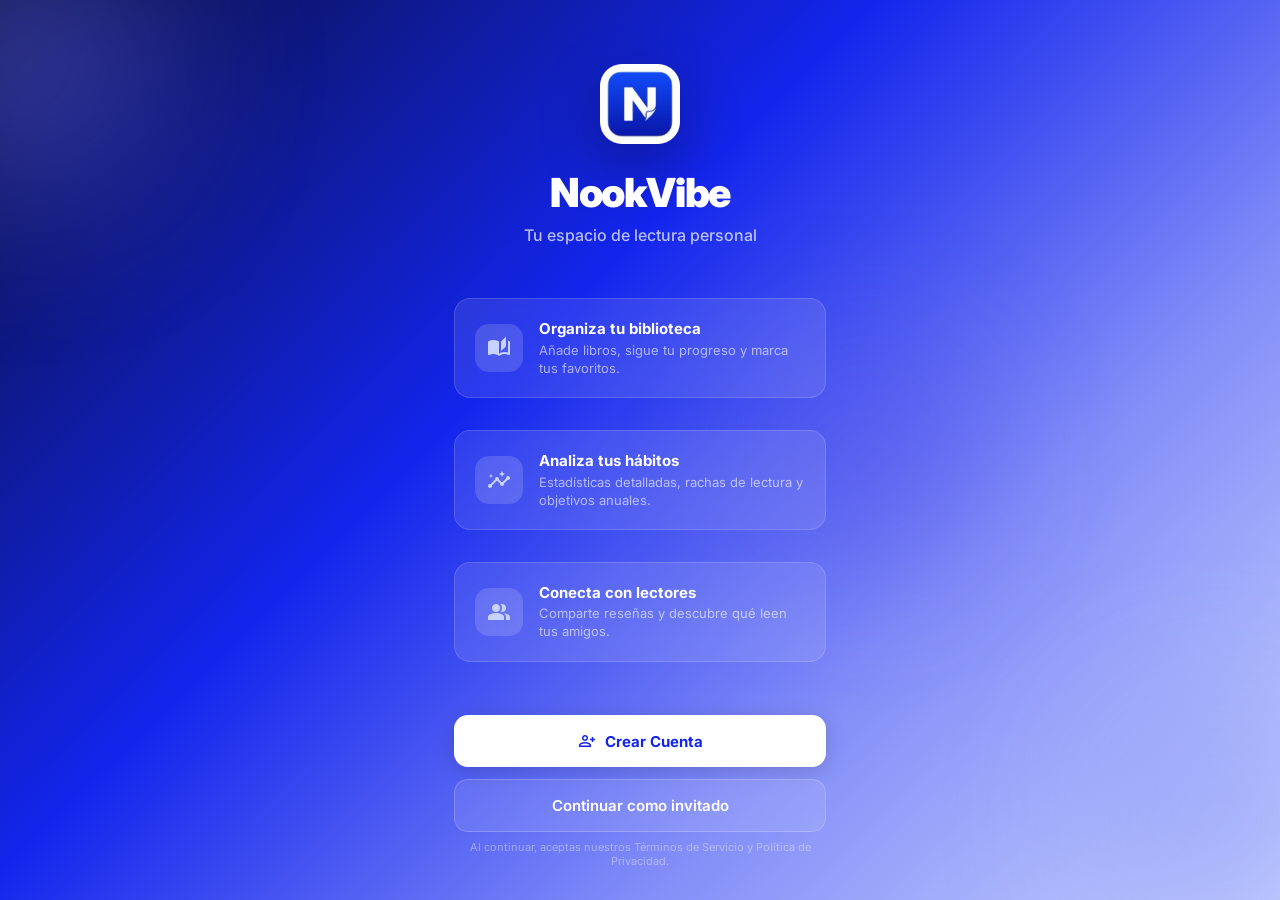
==== commit cddc4531: "feat: implement premium login page, local auth system, and new app icons" ====
--- a/detail.html
+++ b/detail.html
@@ -215,6 +215,19 @@
         <p id="detail-progress-summary" class="text-xs text-slate-500 mt-3"></p>
     </section>
 
+    <!-- Notes & Quotes Section (NEW) -->
+    <section class="px-4 mb-10" id="notes-quotes-section">
+        <div class="flex items-center justify-between mb-4">
+            <h3 class="text-sm font-bold uppercase tracking-wider text-slate-900">Notas y Citas</h3>
+            <button onclick="openNoteModal()" class="icon-btn" style="background-color: var(--primary-transparent-10); color: var(--primary); border: none; width: 32px; height: 32px; display: flex; align-items: center; justify-content: center; border-radius: 50%;">
+                <span class="material-symbols-outlined" style="font-size: 20px;">add</span>
+            </button>
+        </div>
+        <div id="notes-list" style="display: flex; flex-direction: column; gap: 1rem;">
+            <!-- Rendered by JS -->
+        </div>
+    </section>
+
     <!-- Reviews Section -->
     <section class="px-4 mb-10" id="reviews-section">
         <!-- Rendered by JS per book -->
@@ -275,7 +288,41 @@
         </div>
     </div>
 
+    <!-- Write Note Modal (NEW) -->
+    <div id="note-modal" style="display: none; position: fixed; inset: 0; background-color: rgba(0,0,0,0.5); z-index: 100; align-items: center; justify-content: center; padding: 1rem;">
+        <div style="background-color: var(--bg-white); border-radius: var(--rounded-2xl); width: 100%; max-width: 400px; padding: 1.5rem; box-shadow: var(--shadow-2xl); transform: scale(0.95); transition: transform 0.2s ease;">
+            <div style="display: flex; justify-content: space-between; align-items: center; margin-bottom: 1.5rem;">
+                <h3 class="text-xl font-bold text-slate-900">Añadir Nota o Cita</h3>
+                <button onclick="closeNoteModal()" class="icon-btn" style="box-shadow: none;">
+                    <span class="material-symbols-outlined">close</span>
+                </button>
+            </div>
+            
+            <form id="note-form" onsubmit="saveNote(event)" style="display: flex; flex-direction: column; gap: 1rem;">
+                <div>
+                    <label class="block text-sm font-bold text-slate-700 mb-2">Tipo</label>
+                    <div style="display: flex; gap: 0.5rem;">
+                        <label style="flex: 1; display: flex; align-items: center; justify-content: center; gap: 0.5rem; padding: 0.75rem; border: 1px solid var(--border-slate-200); border-radius: var(--rounded-lg); cursor: pointer;">
+                            <input type="radio" name="note-type" value="note" checked style="accent-color: var(--primary);">
+                            <span class="text-sm font-medium">Nota</span>
+                        </label>
+                        <label style="flex: 1; display: flex; align-items: center; justify-content: center; gap: 0.5rem; padding: 0.75rem; border: 1px solid var(--border-slate-200); border-radius: var(--rounded-lg); cursor: pointer;">
+                            <input type="radio" name="note-type" value="quote" style="accent-color: var(--primary);">
+                            <span class="text-sm font-medium">Cita textual</span>
+                        </label>
+                    </div>
+                </div>
+                <div>
+                    <label for="note-text" class="block text-sm font-bold text-slate-700 mb-2">Contenido</label>
+                    <textarea id="note-text" rows="4" class="w-full text-sm text-slate-900 outline-none" style="border: 1px solid var(--border-slate-200); border-radius: var(--rounded-xl); padding: 1rem; resize: none; transition: border-color 0.2s ease; margin: 0; width: 100%; box-sizing: border-box;" required placeholder="Escribe aquí tu idea o cita..."></textarea>
+                </div>
+                <button type="submit" class="btn-primary" style="margin-top: 0.5rem;">Guardar Nota</button>
+            </form>
+        </div>
+    </div>
+
 </div>
+<script src="auth.js"></script>
 <script src="script.js"></script>
 <script>
 if ('serviceWorker' in navigator) {
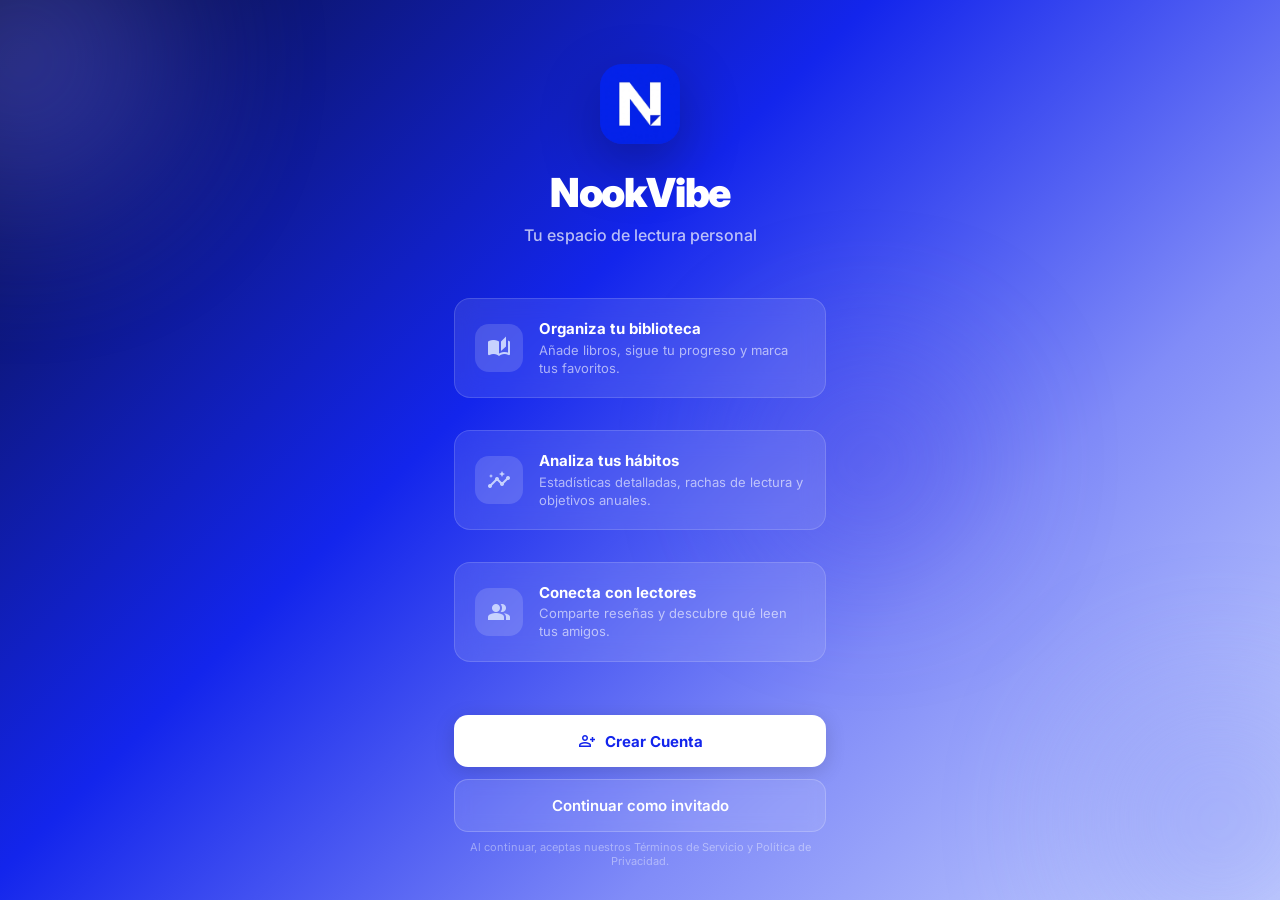
==== commit 665d5e31: "chore: pulido final para publicación y ajustes de PWA para GitHub Pages" ====
--- a/detail.html
+++ b/detail.html
@@ -1,9 +1,14 @@
 <!DOCTYPE html>
-<html lang="en">
+<html lang="es">
 <head>
     <meta charset="utf-8"/>
     <meta content="width=device-width, initial-scale=1.0" name="viewport"/>
     <meta name="theme-color" content="#1325ec">
+    <meta name="description" content="Consulta los detalles de tu libro, actualiza tu progreso de lectura, añade notas y escribe reseñas en NookVibe.">
+    <meta property="og:title" content="NookVibe - Detalles del Libro">
+    <meta property="og:description" content="Sigue tu progreso de lectura, toma notas y comparte reseñas con NookVibe.">
+    <meta property="og:image" content="icons/icon-512.png">
+    <meta property="og:type" content="website">
     <meta name="apple-mobile-web-app-capable" content="yes">
     <meta name="apple-mobile-web-app-status-bar-style" content="black-translucent">
     <link rel="manifest" href="manifest.json">
@@ -111,12 +116,12 @@
 <div class="app-container pb-24">
     <!-- Header -->
     <header class="flex items-center justify-between px-6 py-4 bg-white/80 backdrop-blur-md sticky top-0 z-50">
-        <a href="library.html" class="icon-btn" style="background-color: rgba(226,232,240,0.5); border: none;">
-            <span class="material-symbols-outlined text-slate-900">arrow_back</span>
+        <a href="library.html" class="icon-btn" style="background-color: rgba(226,232,240,0.5); border: none;" aria-label="Volver a biblioteca">
+            <span class="material-symbols-outlined text-slate-900" aria-hidden="true">arrow_back</span>
         </a>
         <h2 class="text-base font-semibold leading-tight text-slate-900 flex-1 text-center">Detalles del Libro</h2>
-        <button class="icon-btn" style="background-color: rgba(226,232,240,0.5); border: none;" onclick="if(navigator.share){ navigator.share({title: 'Book Details', url: window.location.href}); } else { alert('Tu navegador no soporta esta función'); }">
-            <span class="material-symbols-outlined text-slate-900">share</span>
+        <button class="icon-btn" style="background-color: rgba(226,232,240,0.5); border: none;" onclick="if(navigator.share){ navigator.share({title: 'Detalles del Libro', url: window.location.href}); } else { navigator.clipboard.writeText(window.location.href).then(()=>{this.querySelector('.material-symbols-outlined').textContent='check'; setTimeout(()=>this.querySelector('.material-symbols-outlined').textContent='share',1500)}); }" aria-label="Compartir libro">
+            <span class="material-symbols-outlined text-slate-900" aria-hidden="true">share</span>
         </button>
     </header>
 
@@ -239,7 +244,7 @@
     </section>
 
     <!-- Bottom Navigation Bar -->
-    <nav class="bottom-nav">
+    <nav class="bottom-nav" role="navigation" aria-label="Navegación principal">
         <div class="bottom-nav-inner flex justify-between items-center w-full">
             <a class="nav-item" href="index.html">
                 <span class="material-symbols-outlined transition-colors">home</span>
@@ -270,19 +275,20 @@
                 </button>
             </div>
             
-            <form onsubmit="event.preventDefault(); alert('¡Reseña guardada!'); document.getElementById('review-modal').style.display='none';" style="display: flex; flex-direction: column; gap: 1rem;">
-                <div style="display: flex; justify-content: center; gap: 0.5rem; color: var(--text-slate-300);">
-                    <span class="material-symbols-outlined" style="font-size: 32px; cursor: pointer;" onclick="this.style.color='#fbbf24'">star</span>
-                    <span class="material-symbols-outlined" style="font-size: 32px; cursor: pointer;" onclick="this.style.color='#fbbf24'">star</span>
-                    <span class="material-symbols-outlined" style="font-size: 32px; cursor: pointer;" onclick="this.style.color='#fbbf24'">star</span>
-                    <span class="material-symbols-outlined" style="font-size: 32px; cursor: pointer;" onclick="this.style.color='#fbbf24'">star</span>
-                    <span class="material-symbols-outlined" style="font-size: 32px; cursor: pointer;" onclick="this.style.color='#fbbf24'">star</span>
-                </div>
+            <form id="review-form" onsubmit="submitReview(event)" style="display: flex; flex-direction: column; gap: 1rem;">
+                <div id="review-stars" style="display: flex; justify-content: center; gap: 0.5rem;">
+                    <span class="material-symbols-outlined review-star" data-star="1" style="font-size: 32px; cursor: pointer; color: var(--text-slate-300); transition: color 0.15s;" onclick="selectReviewStars(1)">star</span>
+                    <span class="material-symbols-outlined review-star" data-star="2" style="font-size: 32px; cursor: pointer; color: var(--text-slate-300); transition: color 0.15s;" onclick="selectReviewStars(2)">star</span>
+                    <span class="material-symbols-outlined review-star" data-star="3" style="font-size: 32px; cursor: pointer; color: var(--text-slate-300); transition: color 0.15s;" onclick="selectReviewStars(3)">star</span>
+                    <span class="material-symbols-outlined review-star" data-star="4" style="font-size: 32px; cursor: pointer; color: var(--text-slate-300); transition: color 0.15s;" onclick="selectReviewStars(4)">star</span>
+                    <span class="material-symbols-outlined review-star" data-star="5" style="font-size: 32px; cursor: pointer; color: var(--text-slate-300); transition: color 0.15s;" onclick="selectReviewStars(5)">star</span>
+                </div>
+                <input type="hidden" id="review-rating" value="0">
                 <div>
-                    <textarea required class="search-input" rows="4" style="width: 100%; border-radius: var(--rounded-xl); padding: 1rem; resize: none; font-family: inherit;" placeholder="¿Qué opinas del libro?"></textarea>
+                    <textarea id="review-text" required class="search-input" rows="4" style="width: 100%; border-radius: var(--rounded-xl); padding: 1rem; resize: none; font-family: inherit;" placeholder="¿Qué opinas del libro?"></textarea>
                 </div>
                 <button type="submit" class="btn-primary" style="margin-top: 0.5rem;">
-                    <span class="material-symbols-outlined">publish</span> Publicar
+                    <span class="material-symbols-outlined">publish</span> Publicar Reseña
                 </button>
             </form>
         </div>
@@ -322,6 +328,7 @@
     </div>
 
 </div>
+<script src="firebase.js"></script>
 <script src="auth.js"></script>
 <script src="script.js"></script>
 <script>
--- a/styles.css
+++ b/styles.css
@@ -164,6 +164,9 @@
 
 /* Common Components */
 .shadow-sm { box-shadow: var(--shadow-sm); }
+.shadow-lg { box-shadow: var(--shadow-lg); }
+.text-center { text-align: center; }
+.w-full { width: 100%; }
 .rounded-xl { border-radius: var(--rounded-xl); }
 .rounded-2xl { border-radius: var(--rounded-2xl); }
 .rounded-3xl { border-radius: var(--rounded-3xl); }
@@ -870,3 +873,55 @@
   font-size: 0.7rem;
   color: var(--text-slate-400);
 }
+
+/* ===== Insights Page: Stats Grid ===== */
+.stats-grid {
+  display: grid;
+  grid-template-columns: repeat(3, 1fr);
+  gap: var(--spacing-3);
+}
+.stat-box {
+  display: flex;
+  flex-direction: column;
+  align-items: center;
+  gap: 0.25rem;
+  padding: var(--spacing-4);
+  border-radius: var(--rounded-2xl);
+  box-shadow: var(--shadow-sm);
+}
+
+/* ===== View Transitions ===== */
+@view-transition {
+  navigation: auto;
+}
+
+::view-transition-old(root) {
+  animation: fade-out 0.15s ease-in forwards,
+             slide-out 0.2s ease-in forwards;
+}
+
+::view-transition-new(root) {
+  animation: fade-in 0.2s ease-out 0.1s forwards,
+             slide-in 0.25s ease-out 0.1s forwards;
+}
+
+@keyframes fade-out {
+  from { opacity: 1; }
+  to   { opacity: 0; }
+}
+
+@keyframes fade-in {
+  from { opacity: 0; }
+  to   { opacity: 1; }
+}
+
+@keyframes slide-out {
+  from { transform: translateY(0); }
+  to   { transform: translateY(-8px); }
+}
+
+@keyframes slide-in {
+  from { transform: translateY(8px); }
+  to   { transform: translateY(0); }
+}
+
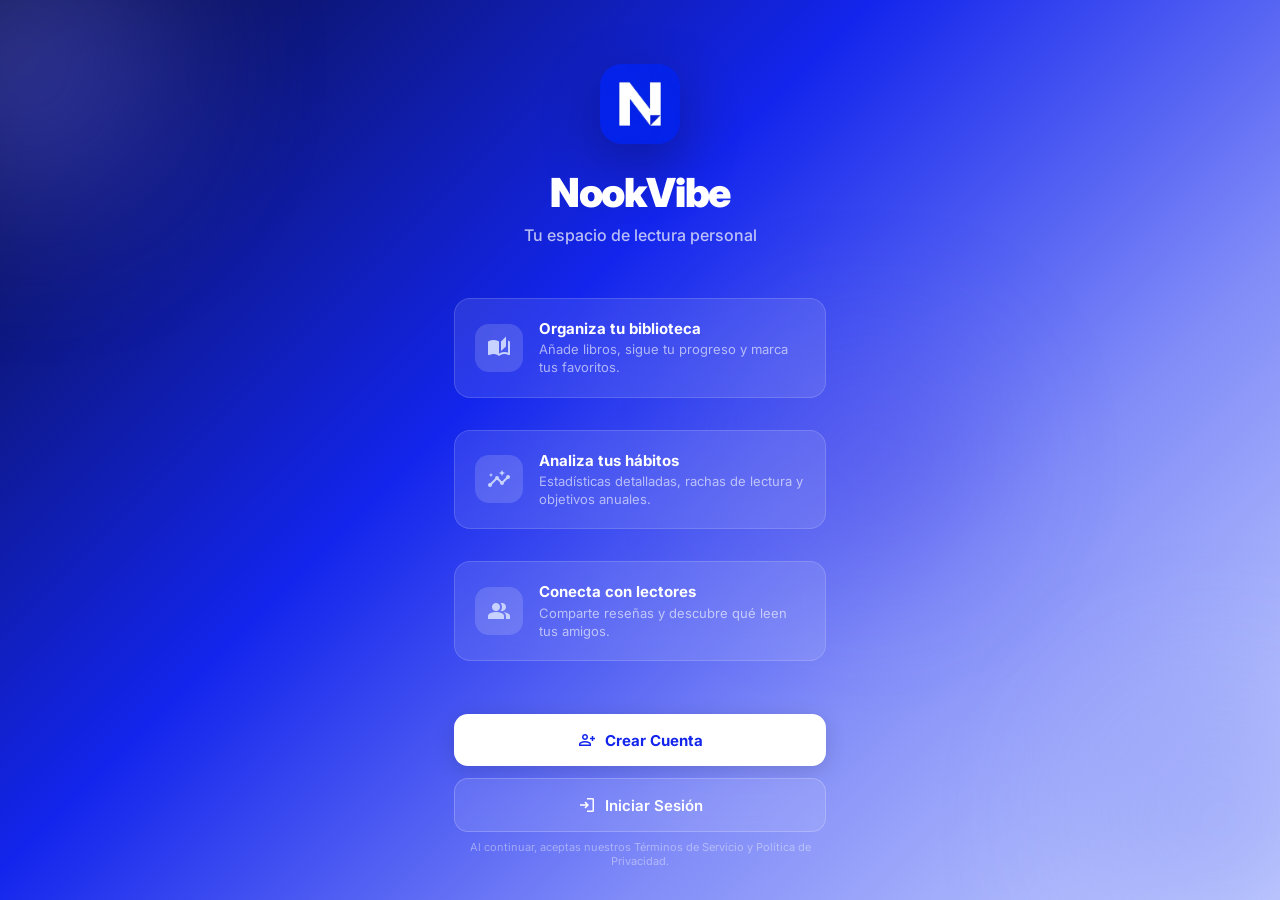
==== commit fe796407: "feat: integrate Firebase Auth, Firestore, and Storage with cloud sync" ====
--- a/detail.html
+++ b/detail.html
@@ -328,7 +328,12 @@
     </div>
 
 </div>
-<script src="firebase.js"></script>
+    <!-- Firebase SDK -->
+    <script src="https://www.gstatic.com/firebasejs/8.10.1/firebase-app.js"></script>
+    <script src="https://www.gstatic.com/firebasejs/8.10.1/firebase-auth.js"></script>
+    <script src="https://www.gstatic.com/firebasejs/8.10.1/firebase-firestore.js"></script>
+    <script src="https://www.gstatic.com/firebasejs/8.10.1/firebase-storage.js"></script>
+    <script src="firebase.js"></script>
 <script src="auth.js"></script>
 <script src="script.js"></script>
 <script>
